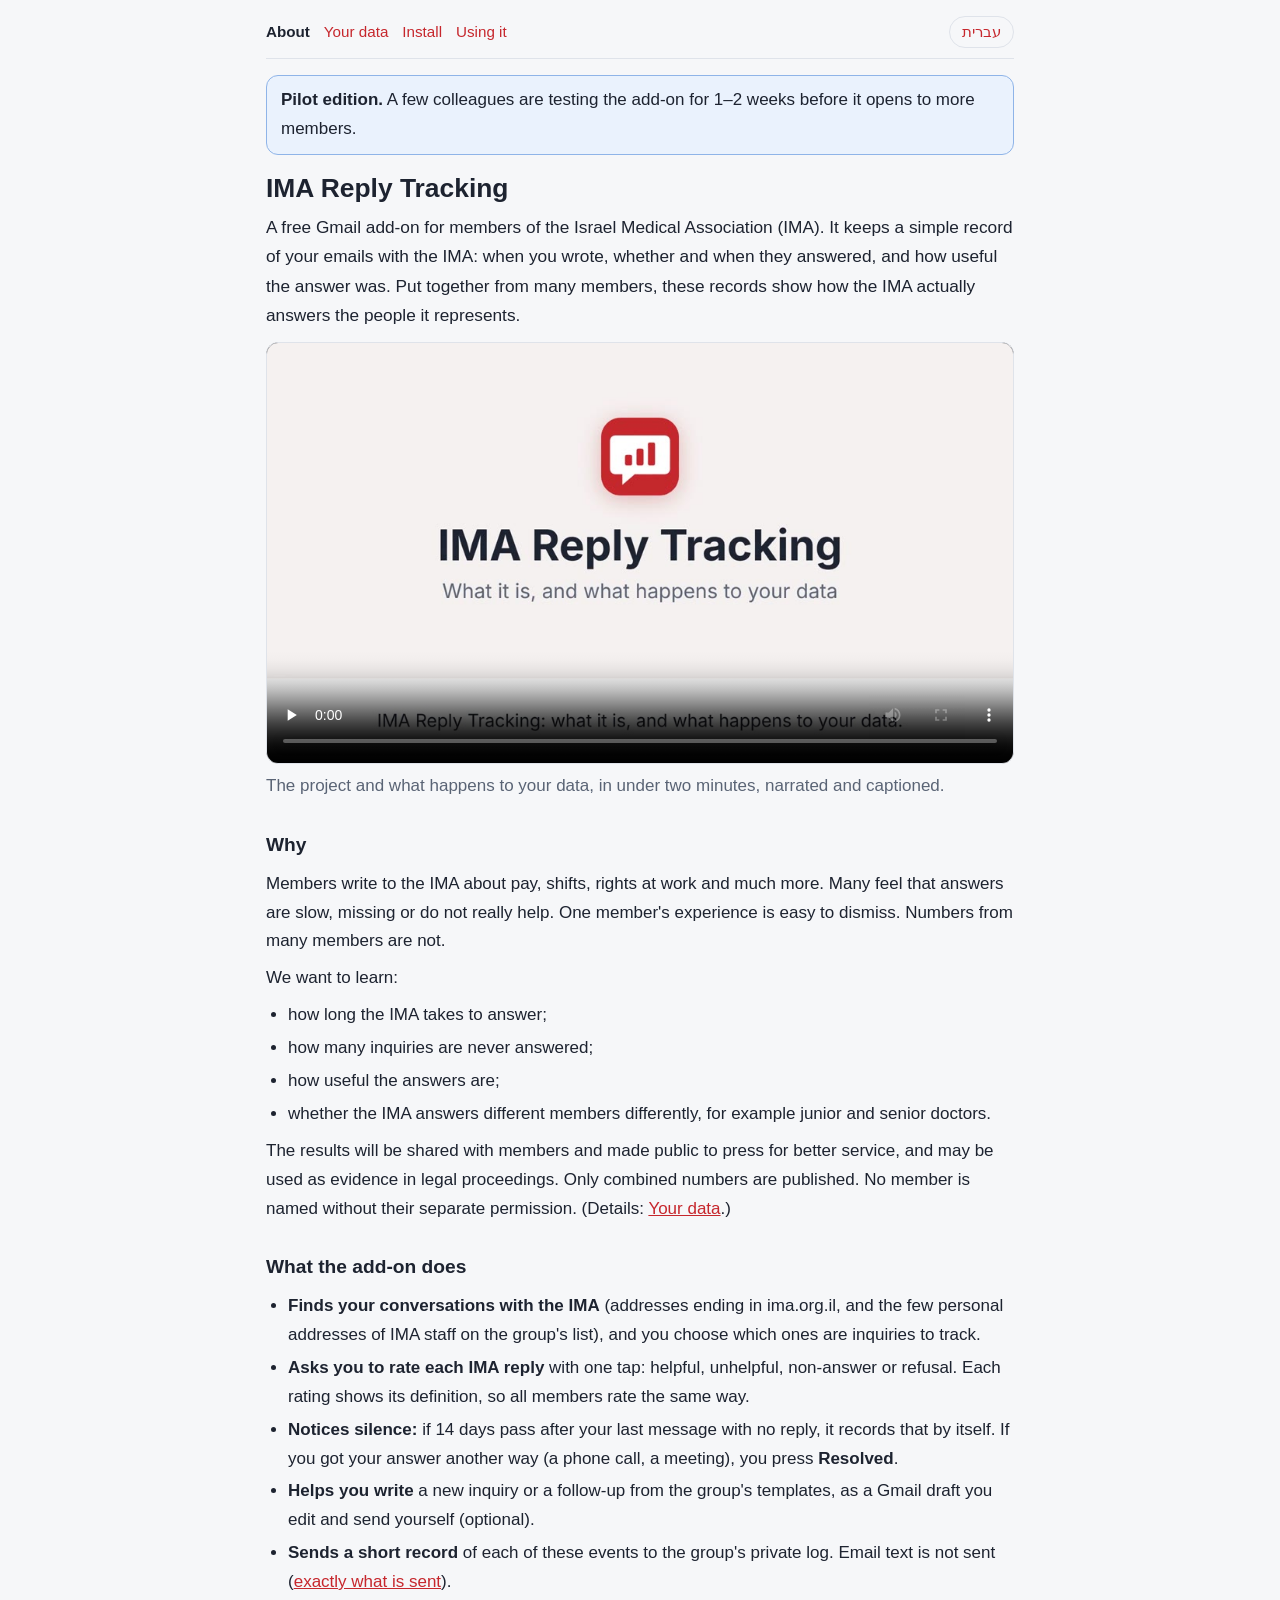
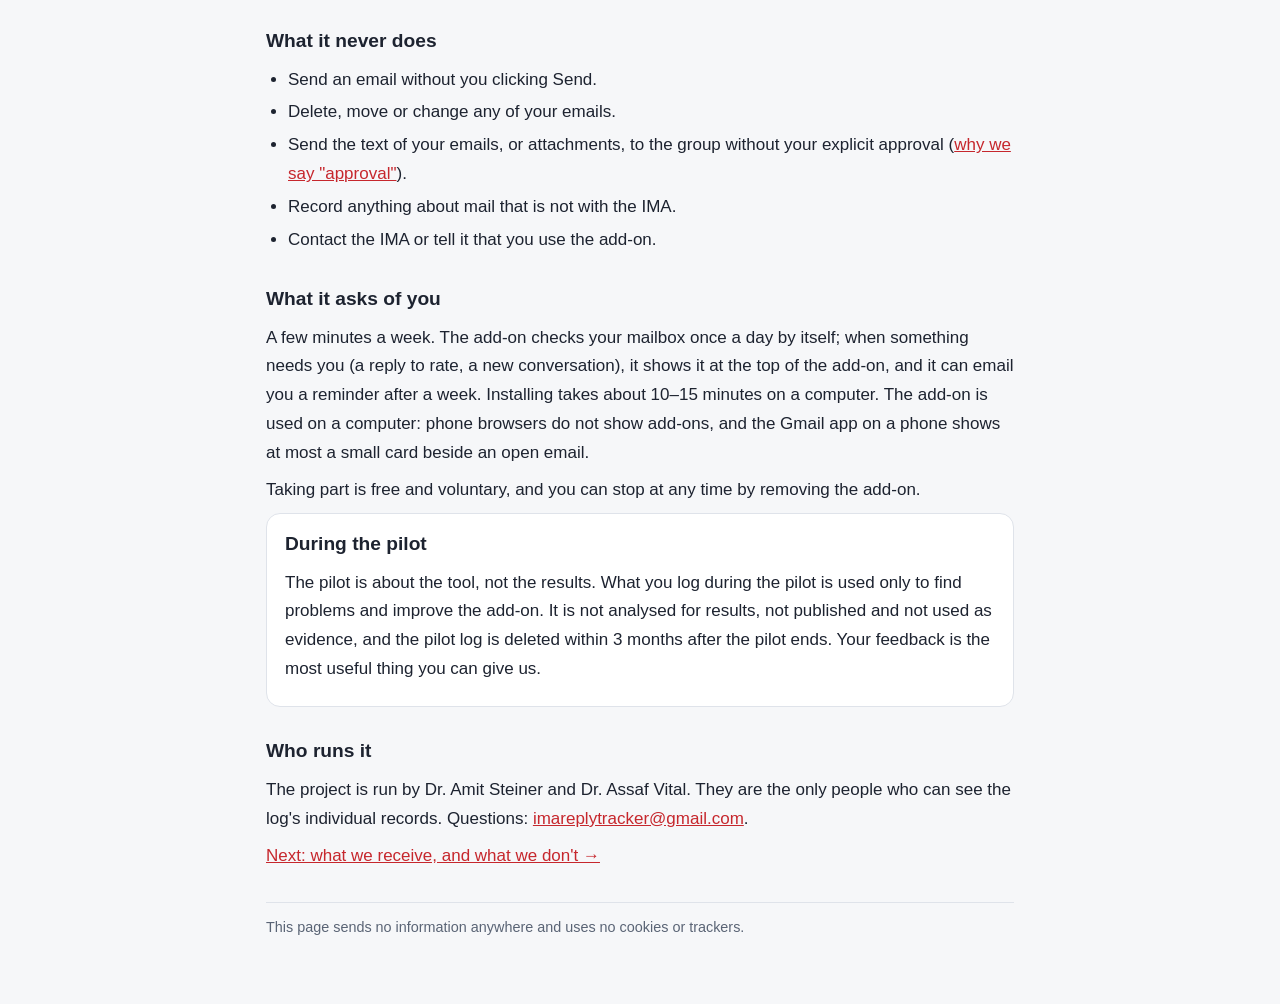
==== install/en/about.html @ 84684b95 "Release 2: add-on files, installer and member docs" ====
<!doctype html>
<html lang="en" dir="ltr">
<head>
<meta charset="utf-8">
<meta name="viewport" content="width=device-width, initial-scale=1">
<title>About IMA Reply Tracking</title>
<link rel="stylesheet" href="../docs.css">
</head>
<body>
<main>
  <div class="top">
    <nav aria-label="Pages">
      <a href="about.html" aria-current="page">About</a>
      <a href="data.html">Your data</a>
      <a href="install.html">Install</a>
      <a href="guide.html">Using it</a>
    </nav>
    <a class="lang" href="../he/about.html" hreflang="he" lang="he">עברית</a>
  </div>

  <!-- PILOT EDITION: remove this banner and the "pilot" card for the general release -->
  <p class="banner"><b>Pilot edition.</b> A few colleagues are testing the add-on for 1–2 weeks before it opens to more members.</p>

  <h1>IMA Reply Tracking</h1>
  <p class="lead">A free Gmail add-on for members of the Israel Medical Association (IMA). It keeps a simple record of your emails with the IMA: when you wrote, whether and when they answered, and how useful the answer was. Put together from many members, these records show how the IMA actually answers the people it represents.</p>

  <div id="video">
    <video controls preload="none" poster="../video/explainer-en.jpg"><source src="../video/explainer-en.mp4" type="video/mp4"></video>
    <p class="muted">The project and what happens to your data, in under two minutes, narrated and captioned.</p>
  </div>

  <h2>Why</h2>
  <p>Members write to the IMA about pay, shifts, rights at work and much more. Many feel that answers are slow, missing or do not really help. One member's experience is easy to dismiss. Numbers from many members are not.</p>
  <p>We want to learn:</p>
  <ul>
    <li>how long the IMA takes to answer;</li>
    <li>how many inquiries are never answered;</li>
    <li>how useful the answers are;</li>
    <li>whether the IMA answers different members differently, for example junior and senior doctors.</li>
  </ul>
  <p>The results will be shared with members and made public to press for better service, and may be used as evidence in legal proceedings. Only combined numbers are published. No member is named without their separate permission. (Details: <a href="data.html#use">Your data</a>.)</p>

  <h2>What the add-on does</h2>
  <ul>
    <li><b>Finds your conversations with the IMA</b> (addresses ending in <span class="ltr">ima.org.il</span>, and the few personal addresses of IMA staff on the group's list), and you choose which ones are inquiries to track.</li>
    <li><b>Asks you to rate each IMA reply</b> with one tap: helpful, unhelpful, non-answer or refusal. Each rating shows its definition, so all members rate the same way.</li>
    <li><b>Notices silence:</b> if 14 days pass after your last message with no reply, it records that by itself. If you got your answer another way (a phone call, a meeting), you press <b class="ui" data-key="btn.resolved">Resolved</b>.</li>
    <li><b>Helps you write</b> a new inquiry or a follow-up from the group's templates, as a Gmail draft you edit and send yourself (optional).</li>
    <li><b>Sends a short record</b> of each of these events to the group's private log. Email text is not sent (<a href="data.html">exactly what is sent</a>).</li>
  </ul>

  <h2>What it never does</h2>
  <ul>
    <li>Send an email without you clicking Send.</li>
    <li>Delete, move or change any of your emails.</li>
    <li>Send the text of your emails, or attachments, to the group without your explicit approval (<a href="data.html#copies">why we say "approval"</a>).</li>
    <li>Record anything about mail that is not with the IMA.</li>
    <li>Contact the IMA or tell it that you use the add-on.</li>
  </ul>

  <h2>What it asks of you</h2>
  <p>A few minutes a week. The add-on checks your mailbox once a day by itself; when something needs you (a reply to rate, a new conversation), it shows it at the top of the add-on, and it can email you a reminder after a week. Installing takes about 10–15 minutes on a computer. The add-on is used on a computer: phone browsers do not show add-ons, and the Gmail app on a phone shows at most a small card beside an open email.</p>
  <p>Taking part is free and voluntary, and you can stop at any time by removing the add-on.</p>

  <!-- PILOT EDITION -->
  <div class="card">
    <h2 style="margin-top:0">During the pilot</h2>
    <p>The pilot is about the tool, not the results. What you log during the pilot is used only to find problems and improve the add-on. It is not analysed for results, not published and not used as evidence, and the pilot log is deleted within 3 months after the pilot ends. Your feedback is the most useful thing you can give us.</p>
  </div>

  <h2>Who runs it</h2>
  <p>The project is run by Dr. Amit Steiner and Dr. Assaf Vital. They are the only people who can see the log's individual records. Questions: <a href="mailto:imareplytracker@gmail.com">imareplytracker@gmail.com</a>.</p>

  <p><a href="data.html">Next: what we receive, and what we don't →</a></p>

  <footer>This page sends no information anywhere and uses no cookies or trackers.</footer>
</main>
</body>
</html>
---- install/docs.css ----
/* Shared style for the member documentation pages (install/he/*.html, install/en/*.html).
   Same tokens as install/index.html; light and dark; RTL-safe (logical properties only). */
:root {
  --bg: #f6f7f9; --card: #ffffff; --text: #1d2330; --muted: #5a6475; --line: #dfe3ea;
  --accent: #c6272d; --accent-ink: #ffffff; --ok: #1b7f4b; --warn-bg: #fff6e0; --warn-line: #e5b84a;
  --info-bg: #eaf2fd; --info-line: #8fb4e8; --code-bg: #eef1f6; --todo-bg: #ffe3e3; --todo-ink: #7a0010;
}
@media (prefers-color-scheme: dark) {
  :root:not([data-theme="light"]) {
    --bg: #14171d; --card: #1d222b; --text: #e8ebf1; --muted: #a2abbb; --line: #333b49;
    --accent: #e0555a; --accent-ink: #14171d; --ok: #55c58b; --warn-bg: #2f2a18; --warn-line: #8a6d1f;
    --info-bg: #17263b; --info-line: #35598a; --code-bg: #272d38; --todo-bg: #4a1c22; --todo-ink: #ffd6da;
  }
}
:root[data-theme="dark"] {
  --bg: #14171d; --card: #1d222b; --text: #e8ebf1; --muted: #a2abbb; --line: #333b49;
  --accent: #e0555a; --accent-ink: #14171d; --ok: #55c58b; --warn-bg: #2f2a18; --warn-line: #8a6d1f;
  --info-bg: #17263b; --info-line: #35598a; --code-bg: #272d38; --todo-bg: #4a1c22; --todo-ink: #ffd6da;
}
* { box-sizing: border-box; }
html { -webkit-text-size-adjust: 100%; }
body {
  margin: 0; background: var(--bg); color: var(--text);
  font-family: "Segoe UI", Arial, "Noto Sans Hebrew", sans-serif; line-height: 1.7; font-size: 17px;
}
main { max-width: 780px; margin: 0 auto; padding: 16px 16px 64px; }
a { color: var(--accent); }
a:focus-visible, summary:focus-visible { outline: 3px solid var(--text); outline-offset: 2px; }

/* top bar: page links + language switch */
.top { display: flex; flex-wrap: wrap; gap: 8px 16px; align-items: center; justify-content: space-between;
       border-block-end: 1px solid var(--line); padding-block-end: 10px; margin-block-end: 16px; font-size: .95rem; }
.top nav { display: flex; flex-wrap: wrap; gap: 4px 14px; }
.top nav a { text-decoration: none; }
.top nav a[aria-current="page"] { color: var(--text); font-weight: 700; }
.top .lang { text-decoration: none; border: 1px solid var(--line); border-radius: 99px; padding: 2px 12px; }

h1 { font-size: 1.65rem; line-height: 1.3; margin: 8px 0 6px; }
h2 { font-size: 1.2rem; margin: 28px 0 8px; }
h3 { font-size: 1.05rem; margin: 18px 0 6px; }
p { margin: 8px 0; }
ul, ol { margin: 8px 0; padding-inline-start: 22px; }
li { margin: 4px 0; }
.lead { font-size: 1.08rem; }
.muted { color: var(--muted); }

.banner { background: var(--info-bg); border: 1px solid var(--info-line); border-radius: 12px; padding: 10px 14px; margin: 0 0 16px; }
.note { background: var(--warn-bg); border: 1px solid var(--warn-line); border-radius: 10px; padding: 10px 14px; margin: 12px 0; }
.card { background: var(--card); border: 1px solid var(--line); border-radius: 14px; padding: 14px 18px; margin: 0 0 14px; }
.todo { background: var(--todo-bg); color: var(--todo-ink); padding: 0 6px; border-radius: 6px; font-weight: 700; }

/* the three-column "where does it go" summary; stacks on narrow screens */
.flows { display: grid; grid-template-columns: repeat(3, 1fr); gap: 12px; margin: 12px 0 8px; }
.flow { background: var(--card); border: 1px solid var(--line); border-radius: 14px; padding: 12px 14px; }
.flow h3 { margin: 0 0 6px; font-size: 1rem; }
.flow ul { padding-inline-start: 18px; font-size: .95rem; }
.flow.log { border-block-start: 5px solid var(--accent); }
.flow.stay { border-block-start: 5px solid var(--ok); }
.flow.ai { border-block-start: 5px solid var(--info-line); }
@media (max-width: 720px) { .flows { grid-template-columns: 1fr; } }

details { background: var(--card); border: 1px solid var(--line); border-radius: 10px; padding: 8px 16px; margin: 8px 0; }
details[open] { padding-block-end: 12px; }
summary { cursor: pointer; font-weight: 600; }

table { border-collapse: collapse; width: 100%; font-size: .95rem; margin: 8px 0; }
th, td { text-align: start; vertical-align: top; padding: 6px 8px; border-block-end: 1px solid var(--line); }
th { color: var(--muted); font-weight: 600; }
.table-wrap { overflow-x: auto; }

.ltr { direction: ltr; unicode-bidi: isolate; }
code { background: var(--code-bg); padding: 0 5px; border-radius: 5px; font-size: .9em; }
video { display: block; width: 100%; height: auto; border-radius: 12px; border: 1px solid var(--line); background: #000; margin: 12px 0 4px; }
footer { color: var(--muted); font-size: .9rem; margin-top: 32px; border-block-start: 1px solid var(--line); padding-block-start: 12px; }
@media print { .top, .banner { display: none; } details { border: 0; } details > * { display: block; } }

/* the install page's two videos (Windows, Mac): side by side when there is room */
.vids { display: grid; grid-template-columns: repeat(auto-fit, minmax(260px, 1fr)); gap: 0 18px; }
.vids figure { margin: 0; min-width: 0; }
.vids figcaption { font-weight: 600; margin-top: 8px; }
.vids > p { grid-column: 1 / -1; }
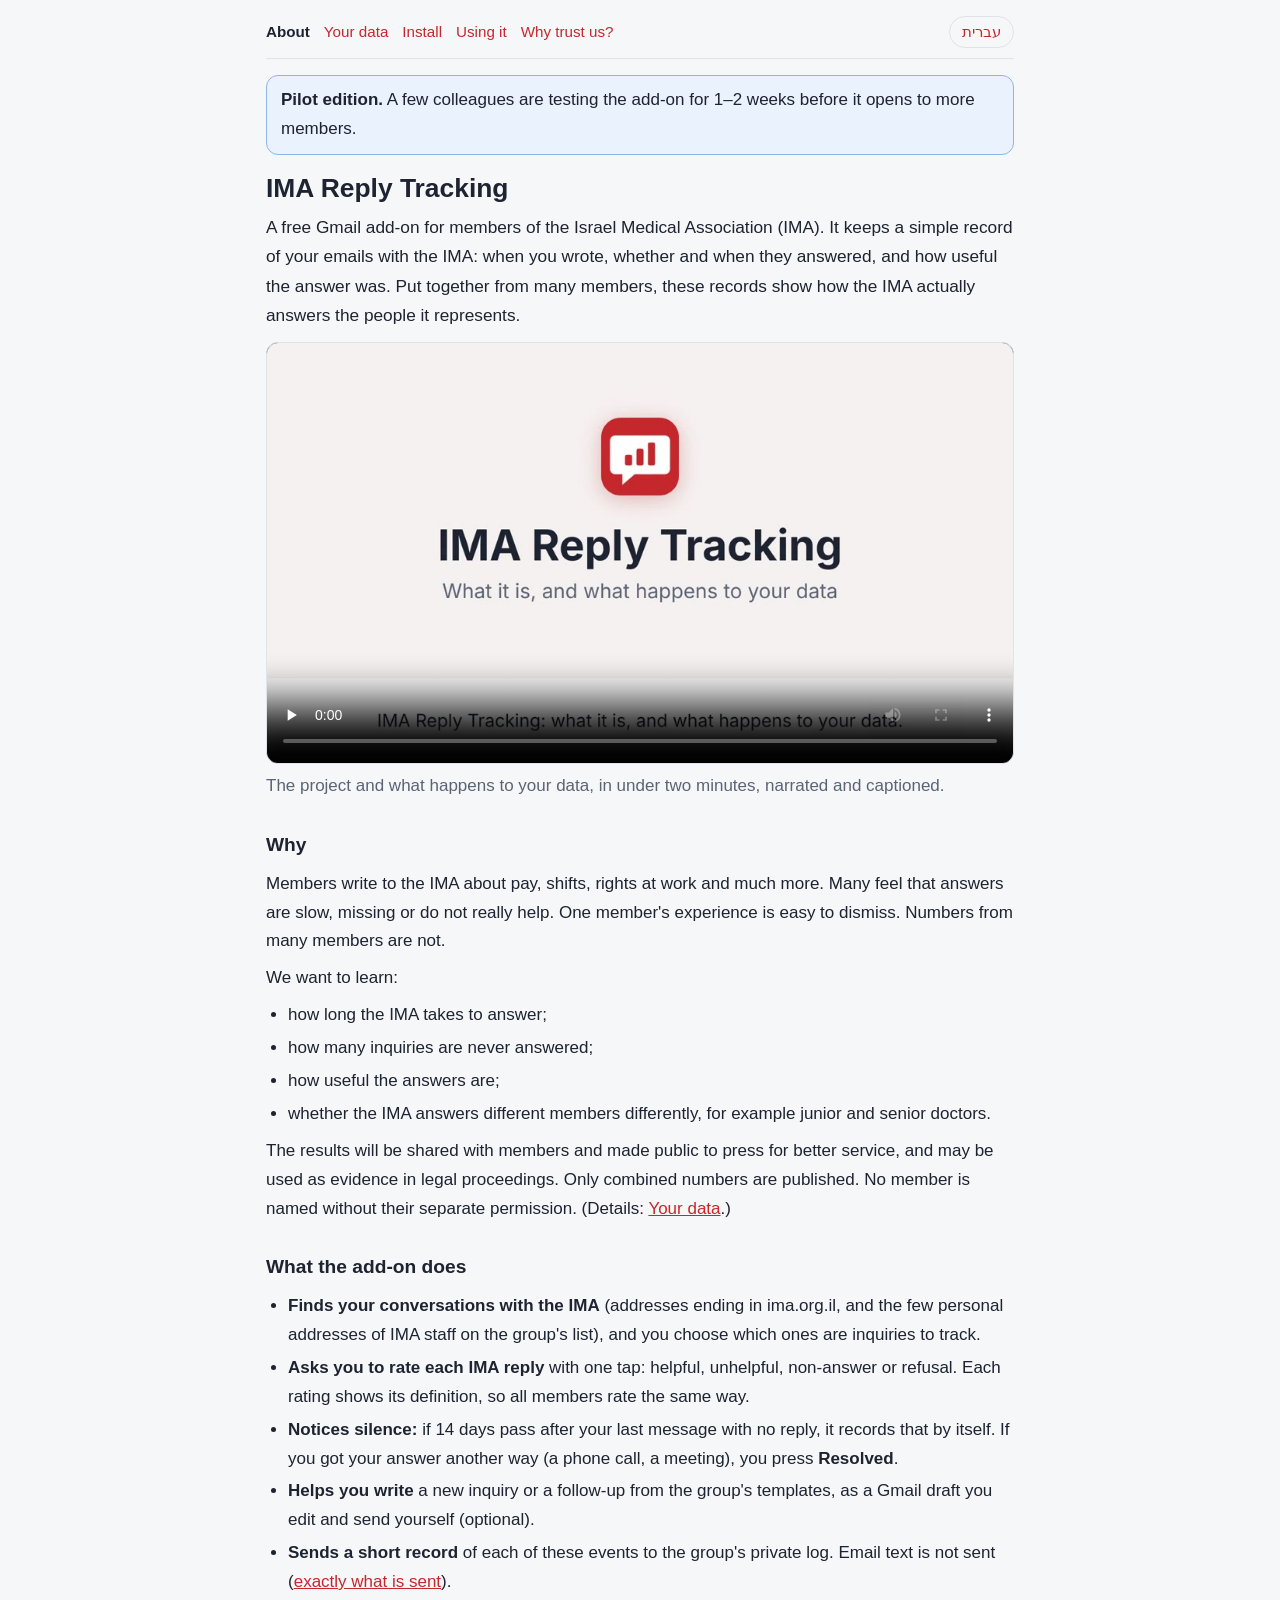
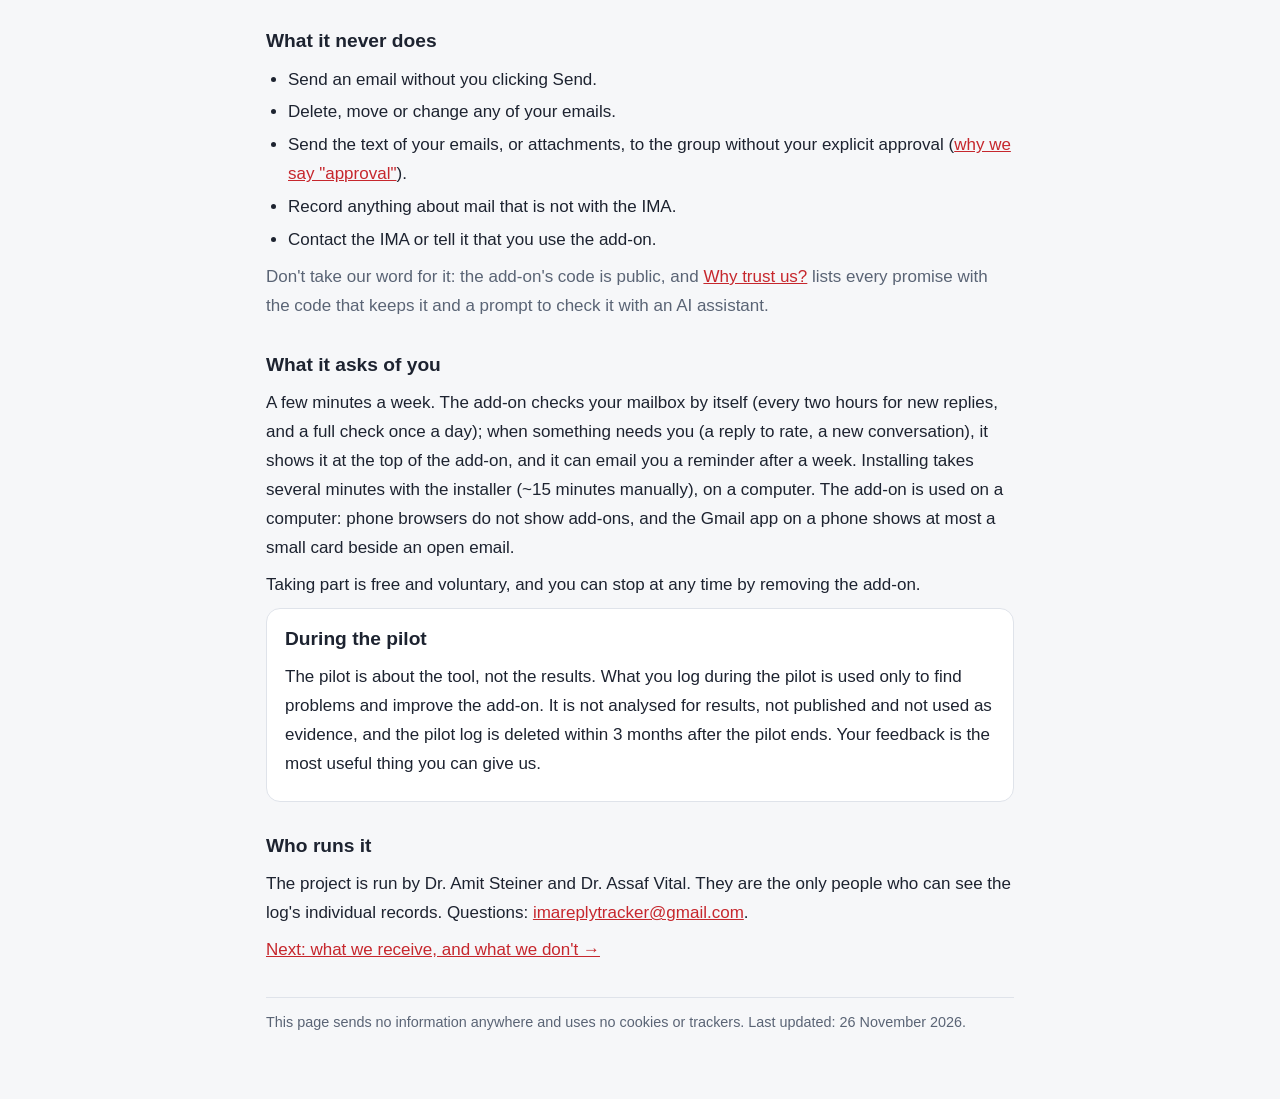
==== commit 65b2a246: "Docs: add install step screenshots, Why trust us? pages, and consistency fixes" ====
--- a/install/en/about.html
+++ b/install/en/about.html
@@ -14,6 +14,7 @@
       <a href="data.html">Your data</a>
       <a href="install.html">Install</a>
       <a href="guide.html">Using it</a>
+      <a href="trust.html">Why trust us?</a>
     </nav>
     <a class="lang" href="../he/about.html" hreflang="he" lang="he">עברית</a>
   </div>
@@ -57,9 +58,10 @@
     <li>Record anything about mail that is not with the IMA.</li>
     <li>Contact the IMA or tell it that you use the add-on.</li>
   </ul>
+  <p class="muted">Don't take our word for it: the add-on's code is public, and <a href="trust.html">Why trust us?</a> lists every promise with the code that keeps it and a prompt to check it with an AI assistant.</p>
 
   <h2>What it asks of you</h2>
-  <p>A few minutes a week. The add-on checks your mailbox once a day by itself; when something needs you (a reply to rate, a new conversation), it shows it at the top of the add-on, and it can email you a reminder after a week. Installing takes about 10–15 minutes on a computer. The add-on is used on a computer: phone browsers do not show add-ons, and the Gmail app on a phone shows at most a small card beside an open email.</p>
+  <p>A few minutes a week. The add-on checks your mailbox by itself (every two hours for new replies, and a full check once a day); when something needs you (a reply to rate, a new conversation), it shows it at the top of the add-on, and it can email you a reminder after a week. Installing takes several minutes with the installer (~15 minutes manually), on a computer. The add-on is used on a computer: phone browsers do not show add-ons, and the Gmail app on a phone shows at most a small card beside an open email.</p>
   <p>Taking part is free and voluntary, and you can stop at any time by removing the add-on.</p>
 
   <!-- PILOT EDITION -->
@@ -73,7 +75,7 @@
 
   <p><a href="data.html">Next: what we receive, and what we don't →</a></p>
 
-  <footer>This page sends no information anywhere and uses no cookies or trackers.</footer>
+  <footer>This page sends no information anywhere and uses no cookies or trackers. Last updated: 26 November 2026.</footer>
 </main>
 </body>
 </html>
--- a/install/docs.css
+++ b/install/docs.css
@@ -79,3 +79,34 @@
 .vids figure { margin: 0; min-width: 0; }
 .vids figcaption { font-weight: 600; margin-top: 8px; }
 .vids > p { grid-column: 1 / -1; }
+.cmd { margin: 6px 0 12px; }
+.cmd pre { background: var(--code-bg); border: 1px solid var(--line); border-radius: 10px; padding: 10px 12px; margin: 0; white-space: pre-wrap; word-break: break-all; font-size: .85rem; text-align: left; }
+.cmd.prose pre { word-break: normal; overflow-wrap: break-word; }
+.cmd button { margin-top: 6px; font: inherit; font-size: .9rem; padding: 3px 12px; border-radius: 8px; border: 1px solid var(--line); background: var(--card); color: var(--text); cursor: pointer; }
+
+/* step reference screenshots (inline, click to enlarge) */
+.shots { display: grid; grid-template-columns: repeat(auto-fit, minmax(240px, 1fr)); gap: 10px 14px; margin: 10px 0 14px; }
+.shot { margin: 10px 0 14px; }
+.shots .shot { margin: 0; min-width: 0; }
+.shot img {
+  display: block; max-width: 100%; height: auto; border-radius: 10px; border: 1px solid var(--line);
+  background: var(--card); cursor: zoom-in; box-shadow: 0 2px 8px rgba(0,0,0,.06);
+  transition: box-shadow .15s ease, transform .15s ease;
+}
+.shot img:hover { box-shadow: 0 4px 16px rgba(0,0,0,.14); }
+.shot.panel img { max-width: 310px; }
+.shot figcaption { font-size: .88rem; color: var(--muted); margin-top: 5px; }
+
+dialog#lightbox {
+  border: 1px solid var(--line); border-radius: 12px; padding: 12px; max-width: min(94vw, 1180px);
+  max-height: 92vh; background: var(--card); color: var(--text); box-shadow: 0 18px 60px rgba(0,0,0,.45);
+}
+dialog#lightbox::backdrop { background: rgba(15, 18, 26, .72); }
+dialog#lightbox .lb-head { display: flex; align-items: center; justify-content: space-between; gap: 12px; margin-bottom: 8px; }
+dialog#lightbox .lb-cap { font-size: .95rem; color: var(--muted); }
+dialog#lightbox .lb-close {
+  font: inherit; font-size: .9rem; padding: 3px 12px; border-radius: 8px; border: 1px solid var(--line);
+  background: var(--bg); color: var(--text); cursor: pointer;
+}
+dialog#lightbox img { display: block; max-width: 100%; max-height: calc(92vh - 70px); width: auto; height: auto; margin: 0 auto; border-radius: 8px; }
+@media print { .shot { page-break-inside: avoid; } dialog#lightbox { display: none; } }
